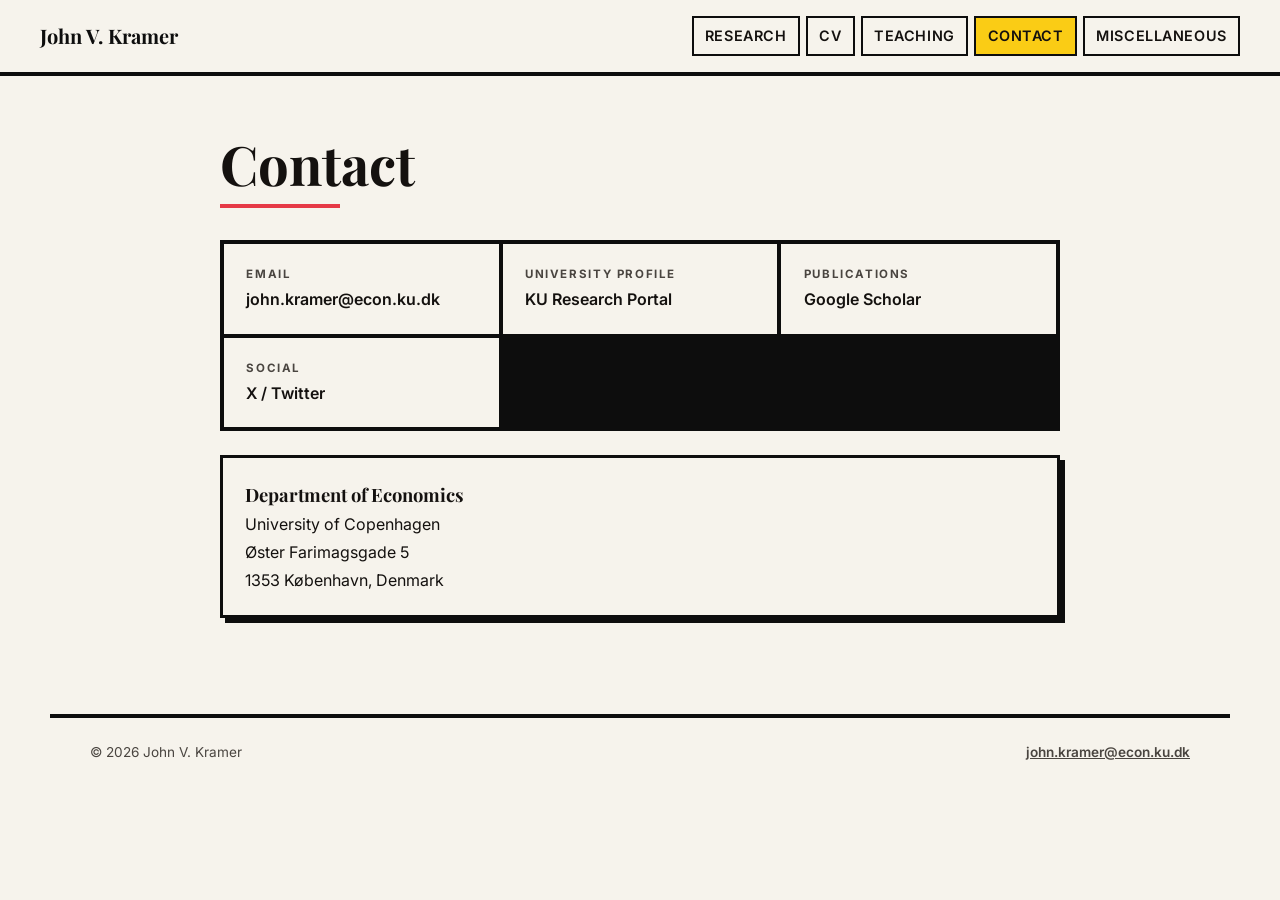
==== contact.html @ edbed47f "Merge pull request #14 from jvkramer/claude/funny-turing-4rCrG Redesign website with Mondrian-inspir" ====
<!DOCTYPE html>
<html lang="en">
<head>
  <meta charset="utf-8">
  <meta name="viewport" content="width=device-width, initial-scale=1">
  <title>Contact — John V. Kramer</title>
  <meta name="description" content="Contact details for John V. Kramer, Department of Economics, University of Copenhagen.">
  <script async src="https://www.googletagmanager.com/gtag/js?id=G-L3P6B0CP8H"></script>
  <script>
    window.dataLayer = window.dataLayer || [];
    function gtag(){dataLayer.push(arguments);}
    gtag('js', new Date());
    gtag('config', 'G-L3P6B0CP8H');
  </script>
  <link rel="preconnect" href="https://fonts.googleapis.com">
  <link rel="preconnect" href="https://fonts.gstatic.com" crossorigin>
  <link rel="stylesheet" href="https://fonts.googleapis.com/css2?family=Inter:wght@400;500;600;700;800&family=Playfair+Display:wght@500;600;700&display=swap">
  <link rel="stylesheet" href="assets/mondrian.css">
</head>
<body>
  <header class="site-header">
    <a class="site-brand" href="index.html">John V. Kramer</a>
    <nav class="site-nav">
      <a href="research.html">Research</a>
      <a href="CV_Kramer.pdf" target="_blank" rel="noopener">CV</a>
      <a href="teaching.html">Teaching</a>
      <a href="contact.html" aria-current="page">Contact</a>
      <a href="misc.html">Miscellaneous</a>
    </nav>
  </header>

  <main class="page">
    <h1 class="page-title">Contact</h1>

    <div class="contact-grid">
      <a class="contact-card" href="mailto:john.kramer@econ.ku.dk">
        <div class="label">Email</div>
        <div class="value">john.kramer@econ.ku.dk</div>
      </a>
      <a class="contact-card" href="https://researchprofiles.ku.dk/en/persons/john-vincent-kramer/" target="_blank" rel="noopener">
        <div class="label">University profile</div>
        <div class="value">KU Research Portal</div>
      </a>
      <a class="contact-card" href="https://scholar.google.com/citations?user=AmUucpMAAAAJ" target="_blank" rel="noopener">
        <div class="label">Publications</div>
        <div class="value">Google Scholar</div>
      </a>
      <a class="contact-card" href="https://x.com/jvkramer1" target="_blank" rel="noopener">
        <div class="label">Social</div>
        <div class="value">X / Twitter</div>
      </a>
    </div>

    <div class="address-block">
      <p style="font-weight:700;font-family:var(--font-display);font-size:1.15rem;">Department of Economics</p>
      <p>University of Copenhagen</p>
      <p>&Oslash;ster Farimagsgade 5</p>
      <p>1353 K&oslash;benhavn, Denmark</p>
    </div>
  </main>

  <footer class="site-footer">
    <span>&copy; <span id="yr"></span> John V. Kramer</span>
    <span><a href="mailto:john.kramer@econ.ku.dk">john.kramer@econ.ku.dk</a></span>
  </footer>
  <script>document.getElementById('yr').textContent = new Date().getFullYear();</script>
</body>
</html>
---- assets/mondrian.css ----
/* ==========================================================================
   Mondrian theme for John V. Kramer
   De Stijl grid — adapted from the Mondrian design system in
   github.com/jpgsantos/jpgsantos.github.io (palette, rules, primary blocks).
   Self-contained: no build step required.
   ========================================================================== */

:root {
  --ink: #0d0d0d;
  --paper: #f6f3ec;
  --paper-soft: #ece7da;
  --text: #14110f;
  --text-soft: #4a4540;
  --red: #e63946;
  --blue: #1d4ed8;
  --yellow: #facc15;
  --rule: 4px;
  --font-sans: "Inter", "Segoe UI", system-ui, sans-serif;
  --font-display: "Playfair Display", Georgia, serif;
  --maxw: 1180px;
}

* { box-sizing: border-box; }

html { -webkit-text-size-adjust: 100%; }

body {
  margin: 0;
  background: var(--paper);
  color: var(--text);
  font-family: var(--font-sans);
  line-height: 1.6;
  -webkit-font-smoothing: antialiased;
}

a { color: inherit; }

.eyebrow {
  font-size: 0.72rem;
  font-weight: 700;
  letter-spacing: 0.18em;
  text-transform: uppercase;
  color: var(--text-soft);
  margin: 0 0 0.6rem;
}

/* ---- Site header bar (used on subpages) ---------------------------------- */
.site-header {
  display: flex;
  align-items: center;
  justify-content: space-between;
  flex-wrap: wrap;
  gap: 0.75rem 1.5rem;
  padding: 1rem clamp(1rem, 4vw, 2.5rem);
  background: var(--paper);
  border-bottom: var(--rule) solid var(--ink);
}
.site-brand {
  font-family: var(--font-display);
  font-weight: 700;
  font-size: 1.25rem;
  text-decoration: none;
  color: var(--ink);
}
.site-nav {
  display: flex;
  flex-wrap: wrap;
  gap: 0.4rem;
}
.site-nav a {
  text-decoration: none;
  font-weight: 600;
  font-size: 0.9rem;
  letter-spacing: 0.04em;
  text-transform: uppercase;
  padding: 0.4rem 0.7rem;
  border: 2px solid var(--ink);
  background: var(--paper);
  transition: background 0.15s ease, color 0.15s ease;
}
.site-nav a:hover { background: var(--ink); color: var(--paper); }
.site-nav a[aria-current="page"] { background: var(--yellow); }

/* ==========================================================================
   Landing grid
   ========================================================================== */
.home {
  max-width: var(--maxw);
  margin: 0 auto;
  padding: clamp(1rem, 4vw, 2.5rem);
}

.home-grid {
  display: grid;
  gap: var(--rule);
  background: var(--ink);
  border: var(--rule) solid var(--ink);
  grid-template-columns: repeat(5, 1fr);
  grid-auto-rows: minmax(72px, auto);
  grid-template-areas:
    "name     name     name     red      photo"
    "name     name     name     yellow   photo"
    "research research cv       teaching contact"
    "research research blue     teaching contact"
    "misc     misc     misc     misc     extra";
}

.tile {
  background: var(--paper);
  padding: clamp(1.1rem, 2.2vw, 1.9rem);
  display: flex;
  flex-direction: column;
  justify-content: center;
  min-width: 0;
}

/* Name / intro */
.tile--name { grid-area: name; gap: 0.4rem; }
.tile--name h1 {
  font-family: var(--font-display);
  font-weight: 700;
  font-size: clamp(2.4rem, 1.6rem + 3.8vw, 4.2rem);
  line-height: 1.02;
  margin: 0.2rem 0 0.6rem;
}
.tile--name p.lede {
  margin: 0;
  font-size: clamp(1rem, 0.96rem + 0.3vw, 1.15rem);
  color: var(--text-soft);
  max-width: 46ch;
}

/* Photo */
.tile--photo {
  grid-area: photo;
  background: var(--paper-soft);
  padding: 0;
  overflow: hidden;
}
.tile--photo img { width: 100%; height: 100%; object-fit: cover; display: block; }
.tile--photo .photo-placeholder {
  display: flex;
  align-items: center;
  justify-content: center;
  width: 100%;
  height: 100%;
  min-height: 180px;
  font-family: var(--font-display);
  font-weight: 700;
  font-size: clamp(2rem, 5vw, 3.4rem);
  color: var(--text-soft);
  letter-spacing: 0.05em;
}

/* Decorative primary blocks */
.tile--red    { grid-area: red;    background: var(--red); }
.tile--yellow { grid-area: yellow; background: var(--yellow); }
.tile--blue   { grid-area: blue;   background: var(--blue); }

/* Navigation tiles */
.nav-tile {
  text-decoration: none;
  color: inherit;
  position: relative;
  transition: transform 0.12s ease, box-shadow 0.12s ease, background 0.15s ease;
}
.nav-tile .nav-label {
  font-family: var(--font-display);
  font-weight: 700;
  line-height: 1.05;
}
.nav-tile .nav-sub {
  font-size: 0.85rem;
  color: var(--text-soft);
  margin-top: 0.35rem;
}
.nav-tile .arrow { font-weight: 700; font-size: 1.4rem; line-height: 1; }
.nav-tile:hover { transform: translate(-3px, -3px); box-shadow: 6px 6px 0 var(--ink); z-index: 2; }
.nav-tile:focus-visible { outline: 4px solid var(--blue); outline-offset: -4px; }

/* Research = primary, dominant */
.tile--research {
  grid-area: research;
  background: var(--blue);
  color: #fff;
  gap: 0.5rem;
}
.tile--research .eyebrow { color: rgba(255, 255, 255, 0.8); }
.tile--research .nav-label { font-size: clamp(2.2rem, 1.4rem + 3.2vw, 3.6rem); }
.tile--research .nav-sub { color: rgba(255, 255, 255, 0.85); }
.tile--research:hover { box-shadow: 6px 6px 0 var(--ink); }

.tile--cv       { grid-area: cv; }
.tile--teaching { grid-area: teaching; }
.tile--contact  { grid-area: contact; background: var(--red); color: #fff; }
.tile--contact .nav-sub { color: rgba(255, 255, 255, 0.85); }

.tile--cv .nav-label,
.tile--teaching .nav-label,
.tile--contact .nav-label { font-size: clamp(1.4rem, 1rem + 1.4vw, 1.9rem); }

/* Miscellaneous = wide bottom strip */
.tile--misc {
  grid-area: misc;
  flex-direction: row;
  align-items: center;
  justify-content: space-between;
  gap: 1rem;
  background: var(--yellow);
}
.tile--misc .nav-label { font-size: clamp(1.4rem, 1rem + 1.4vw, 1.9rem); }
.tile--misc .nav-sub { margin-top: 0; }
.tile--extra { grid-area: extra; background: var(--blue); }

/* ==========================================================================
   Content pages (Research, Teaching, Contact)
   ========================================================================== */
.page {
  max-width: 920px;
  margin: 0 auto;
  padding: clamp(1.5rem, 5vw, 3.5rem) clamp(1rem, 4vw, 2.5rem) 4rem;
}
.page-title {
  font-family: var(--font-display);
  font-weight: 700;
  font-size: clamp(2.2rem, 1.5rem + 3vw, 3.4rem);
  line-height: 1.05;
  margin: 0.2rem 0 2rem;
  position: relative;
  padding-bottom: 1rem;
}
.page-title::after {
  content: "";
  position: absolute;
  left: 0;
  bottom: 0;
  width: 120px;
  height: var(--rule);
  background: var(--red);
}

.section { margin-bottom: 3rem; }
.section > h2 {
  font-family: var(--font-display);
  font-size: 1.6rem;
  font-weight: 700;
  margin: 0 0 1.2rem;
  padding-left: 0.85rem;
  border-left: var(--rule) solid var(--blue);
}

/* Publication / paper cards */
.paper {
  border: 3px solid var(--ink);
  background: var(--paper);
  padding: 1.2rem 1.4rem;
  margin-bottom: 1.1rem;
  box-shadow: 5px 5px 0 var(--ink);
}
.paper h3 {
  font-family: var(--font-display);
  font-size: 1.2rem;
  margin: 0 0 0.4rem;
  line-height: 1.25;
}
.paper .authors { color: var(--text-soft); margin: 0 0 0.5rem; font-size: 0.95rem; }
.paper .venue { font-weight: 600; }
.paper .venue em { font-style: italic; }
.paper .paper-links { margin-top: 0.7rem; display: flex; flex-wrap: wrap; gap: 0.5rem; }
.paper .paper-links a {
  text-decoration: none;
  font-size: 0.82rem;
  font-weight: 700;
  letter-spacing: 0.04em;
  text-transform: uppercase;
  padding: 0.35rem 0.7rem;
  border: 2px solid var(--ink);
  background: var(--paper);
  transition: background 0.15s ease, color 0.15s ease;
}
.paper .paper-links a:hover { background: var(--ink); color: var(--paper); }
.paper .tag {
  display: inline-block;
  font-size: 0.7rem;
  font-weight: 700;
  letter-spacing: 0.08em;
  text-transform: uppercase;
  padding: 0.15rem 0.5rem;
  margin-left: 0.4rem;
  background: var(--yellow);
  vertical-align: middle;
}

/* Generic content rows (teaching, contact) */
.entry { margin-bottom: 1.4rem; }
.entry .when {
  font-size: 0.78rem;
  font-weight: 700;
  letter-spacing: 0.06em;
  text-transform: uppercase;
  color: var(--text-soft);
}
.entry .what { font-size: 1.05rem; font-weight: 600; margin: 0.1rem 0; }
.entry .detail { color: var(--text-soft); margin: 0; }

.contact-grid {
  display: grid;
  grid-template-columns: repeat(auto-fit, minmax(220px, 1fr));
  gap: var(--rule);
  background: var(--ink);
  border: var(--rule) solid var(--ink);
}
.contact-card {
  background: var(--paper);
  padding: 1.3rem 1.4rem;
  text-decoration: none;
  color: inherit;
  transition: background 0.15s ease, color 0.15s ease;
}
.contact-card:hover { background: var(--ink); color: var(--paper); }
.contact-card .label {
  font-size: 0.72rem;
  font-weight: 700;
  letter-spacing: 0.14em;
  text-transform: uppercase;
  color: var(--text-soft);
}
.contact-card:hover .label { color: var(--paper); }
.contact-card .value { font-weight: 600; margin-top: 0.25rem; word-break: break-word; }

.address-block {
  border: 3px solid var(--ink);
  box-shadow: 5px 5px 0 var(--ink);
  padding: 1.2rem 1.4rem;
  margin-top: 1.5rem;
  background: var(--paper);
}
.address-block p { margin: 0.15rem 0; }

/* ---- Footer -------------------------------------------------------------- */
.site-footer {
  border-top: var(--rule) solid var(--ink);
  padding: 1.5rem clamp(1rem, 4vw, 2.5rem);
  display: flex;
  flex-wrap: wrap;
  gap: 0.5rem 1.5rem;
  align-items: center;
  justify-content: space-between;
  font-size: 0.85rem;
  color: var(--text-soft);
  max-width: var(--maxw);
  margin: 2rem auto 0;
}
.site-footer a { font-weight: 600; }

/* ==========================================================================
   Responsive
   ========================================================================== */
@media (max-width: 820px) {
  .home-grid {
    grid-template-columns: repeat(2, 1fr);
    grid-template-areas:
      "name     name"
      "photo    photo"
      "red      yellow"
      "research research"
      "cv       teaching"
      "contact  blue"
      "misc     misc"
      "extra    extra";
  }
  .tile--photo .photo-placeholder { min-height: 220px; }
  .tile--red, .tile--yellow, .tile--blue, .tile--extra { min-height: 56px; }
}

@media (max-width: 480px) {
  .home-grid {
    grid-template-columns: 1fr 1fr;
    grid-template-areas:
      "name     name"
      "photo    photo"
      "red      yellow"
      "research research"
      "cv       cv"
      "teaching teaching"
      "contact  contact"
      "misc     misc"
      "blue     blue"
      "extra    extra";
  }
}

@media (prefers-reduced-motion: reduce) {
  .nav-tile, .nav-tile:hover { transform: none; transition: none; }
}
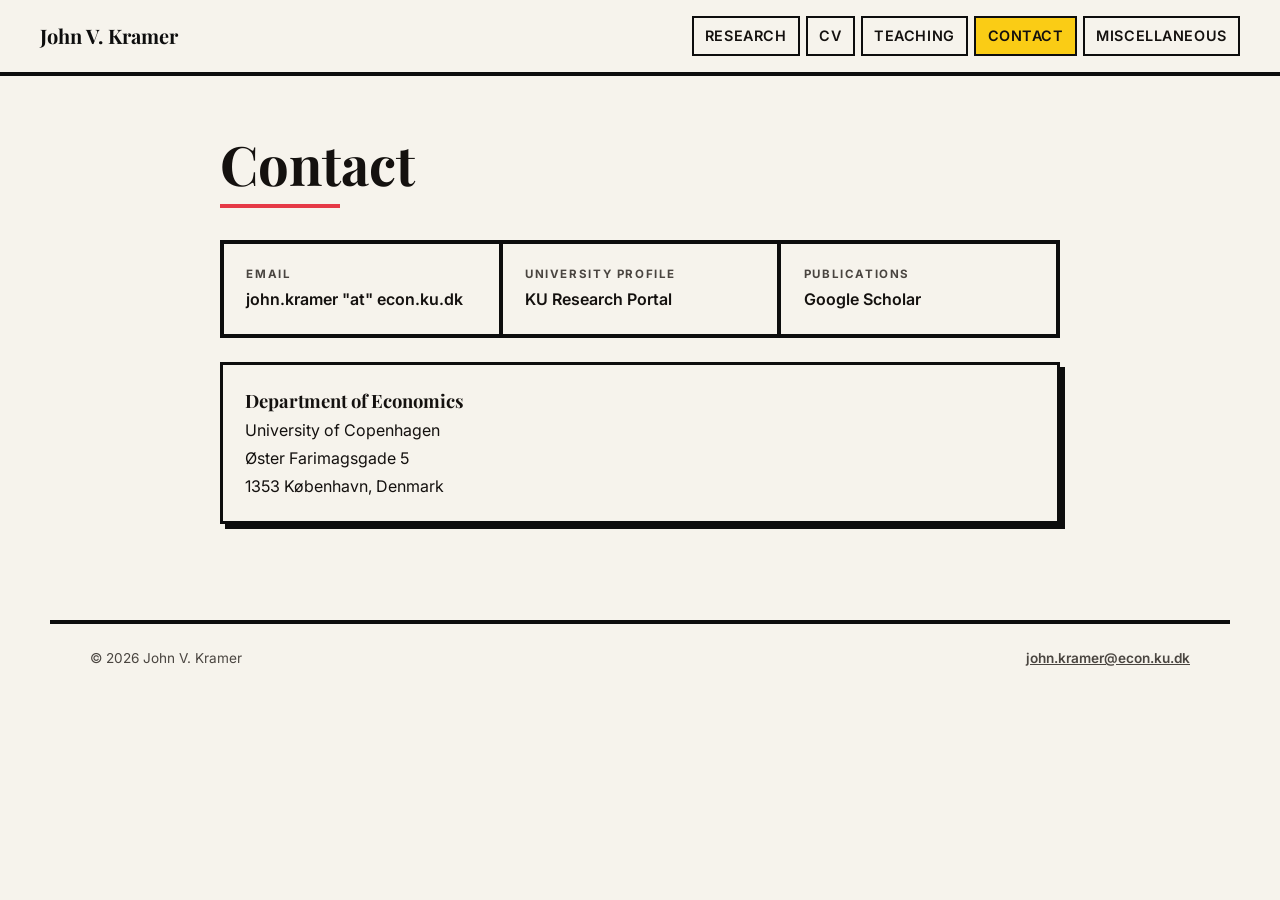
==== commit 0670217c: "Obfuscate contact email and drop Twitter card - Show email as plain, non-linked text (john.kramer "a" ====
--- a/contact.html
+++ b/contact.html
@@ -33,10 +33,10 @@
     <h1 class="page-title">Contact</h1>
 
     <div class="contact-grid">
-      <a class="contact-card" href="mailto:john.kramer@econ.ku.dk">
+      <div class="contact-card contact-card--static">
         <div class="label">Email</div>
-        <div class="value">john.kramer@econ.ku.dk</div>
-      </a>
+        <div class="value">john.kramer "at" econ.ku.dk</div>
+      </div>
       <a class="contact-card" href="https://researchprofiles.ku.dk/en/persons/john-vincent-kramer/" target="_blank" rel="noopener">
         <div class="label">University profile</div>
         <div class="value">KU Research Portal</div>
@@ -44,10 +44,6 @@
       <a class="contact-card" href="https://scholar.google.com/citations?user=AmUucpMAAAAJ" target="_blank" rel="noopener">
         <div class="label">Publications</div>
         <div class="value">Google Scholar</div>
-      </a>
-      <a class="contact-card" href="https://x.com/jvkramer1" target="_blank" rel="noopener">
-        <div class="label">Social</div>
-        <div class="value">X / Twitter</div>
       </a>
     </div>
 
--- a/assets/mondrian.css
+++ b/assets/mondrian.css
@@ -115,7 +115,7 @@
 }
 
 /* Name / intro */
-.tile--name { grid-area: name; gap: 0.4rem; }
+.tile--name { grid-area: name; gap: 0.4rem; justify-content: flex-start; }
 .tile--name h1 {
   font-family: var(--font-display);
   font-weight: 700;
@@ -129,6 +129,18 @@
   color: var(--text-soft);
   max-width: 46ch;
 }
+.tile--name .bio { margin: 0; }
+.tile--name .bio p {
+  margin: 0 0 0.55rem;
+  font-size: 0.86rem;
+  line-height: 1.5;
+  color: var(--text-soft);
+  max-width: none;
+  text-align: justify;
+  hyphens: auto;
+  -webkit-hyphens: auto;
+}
+.tile--name .bio p:last-child { margin-bottom: 0; }
 
 /* Photo */
 .tile--photo {
@@ -137,7 +149,7 @@
   padding: 0;
   overflow: hidden;
 }
-.tile--photo img { width: 100%; height: 100%; object-fit: cover; display: block; }
+.tile--photo img { width: 100%; height: 100%; object-fit: cover; object-position: 50% 28%; display: block; }
 .tile--photo .photo-placeholder {
   display: flex;
   align-items: center;
@@ -253,27 +265,27 @@
 .paper {
   border: 3px solid var(--ink);
   background: var(--paper);
-  padding: 1.2rem 1.4rem;
-  margin-bottom: 1.1rem;
+  padding: 0.95rem 1.15rem;
+  margin-bottom: 0.8rem;
   box-shadow: 5px 5px 0 var(--ink);
 }
 .paper h3 {
   font-family: var(--font-display);
-  font-size: 1.2rem;
-  margin: 0 0 0.4rem;
-  line-height: 1.25;
-}
-.paper .authors { color: var(--text-soft); margin: 0 0 0.5rem; font-size: 0.95rem; }
-.paper .venue { font-weight: 600; }
+  font-size: 1.12rem;
+  margin: 0 0 0.15rem;
+  line-height: 1.22;
+}
+.paper .authors { color: var(--text-soft); margin: 0; font-size: 0.9rem; }
+.paper .venue { font-weight: 600; margin: 0.05rem 0 0; font-size: 0.9rem; }
 .paper .venue em { font-style: italic; }
-.paper .paper-links { margin-top: 0.7rem; display: flex; flex-wrap: wrap; gap: 0.5rem; }
+.paper .paper-links { margin-top: 0.55rem; display: flex; flex-wrap: wrap; align-items: flex-start; gap: 0.4rem; }
 .paper .paper-links a {
   text-decoration: none;
-  font-size: 0.82rem;
-  font-weight: 700;
-  letter-spacing: 0.04em;
-  text-transform: uppercase;
-  padding: 0.35rem 0.7rem;
+  font-size: 0.72rem;
+  font-weight: 700;
+  letter-spacing: 0.03em;
+  text-transform: uppercase;
+  padding: 0.22rem 0.5rem;
   border: 2px solid var(--ink);
   background: var(--paper);
   transition: background 0.15s ease, color 0.15s ease;
@@ -290,6 +302,42 @@
   background: var(--yellow);
   vertical-align: middle;
 }
+.paper .authors a { color: var(--blue); text-decoration: none; border-bottom: 1px solid currentColor; }
+.paper .authors a:hover { background: var(--blue); color: #fff; border-bottom-color: transparent; }
+
+/* Expandable abstract — inline button in the links row, leftmost */
+.abstract-toggle { margin: 0; }
+.abstract-toggle[open] { flex-basis: 100%; }
+.abstract-toggle > summary {
+  cursor: pointer;
+  list-style: none;
+  display: inline-flex;
+  align-items: center;
+  gap: 0.35rem;
+  font-size: 0.72rem;
+  font-weight: 700;
+  letter-spacing: 0.03em;
+  text-transform: uppercase;
+  padding: 0.22rem 0.5rem;
+  border: 2px solid var(--ink);
+  background: var(--paper);
+  transition: background 0.15s ease, color 0.15s ease;
+  width: max-content;
+}
+.abstract-toggle > summary::-webkit-details-marker { display: none; }
+.abstract-toggle > summary::after { content: "+"; font-size: 0.9rem; line-height: 1; }
+.abstract-toggle[open] > summary::after { content: "\2013"; }
+.abstract-toggle > summary:hover { background: var(--ink); color: var(--paper); }
+.abstract-toggle .abstract {
+  margin-top: 0.55rem;
+  padding: 0.8rem 1rem;
+  background: var(--paper-soft);
+  border-left: var(--rule) solid var(--yellow);
+  font-size: 0.9rem;
+  line-height: 1.5;
+  color: var(--text);
+}
+.abstract-toggle .abstract p { margin: 0; text-align: justify; hyphens: auto; -webkit-hyphens: auto; }
 
 /* Generic content rows (teaching, contact) */
 .entry { margin-bottom: 1.4rem; }
@@ -318,6 +366,9 @@
   transition: background 0.15s ease, color 0.15s ease;
 }
 .contact-card:hover { background: var(--ink); color: var(--paper); }
+.contact-card--static { cursor: default; }
+.contact-card--static:hover { background: var(--paper); color: inherit; }
+.contact-card--static:hover .label { color: var(--text-soft); }
 .contact-card .label {
   font-size: 0.72rem;
   font-weight: 700;
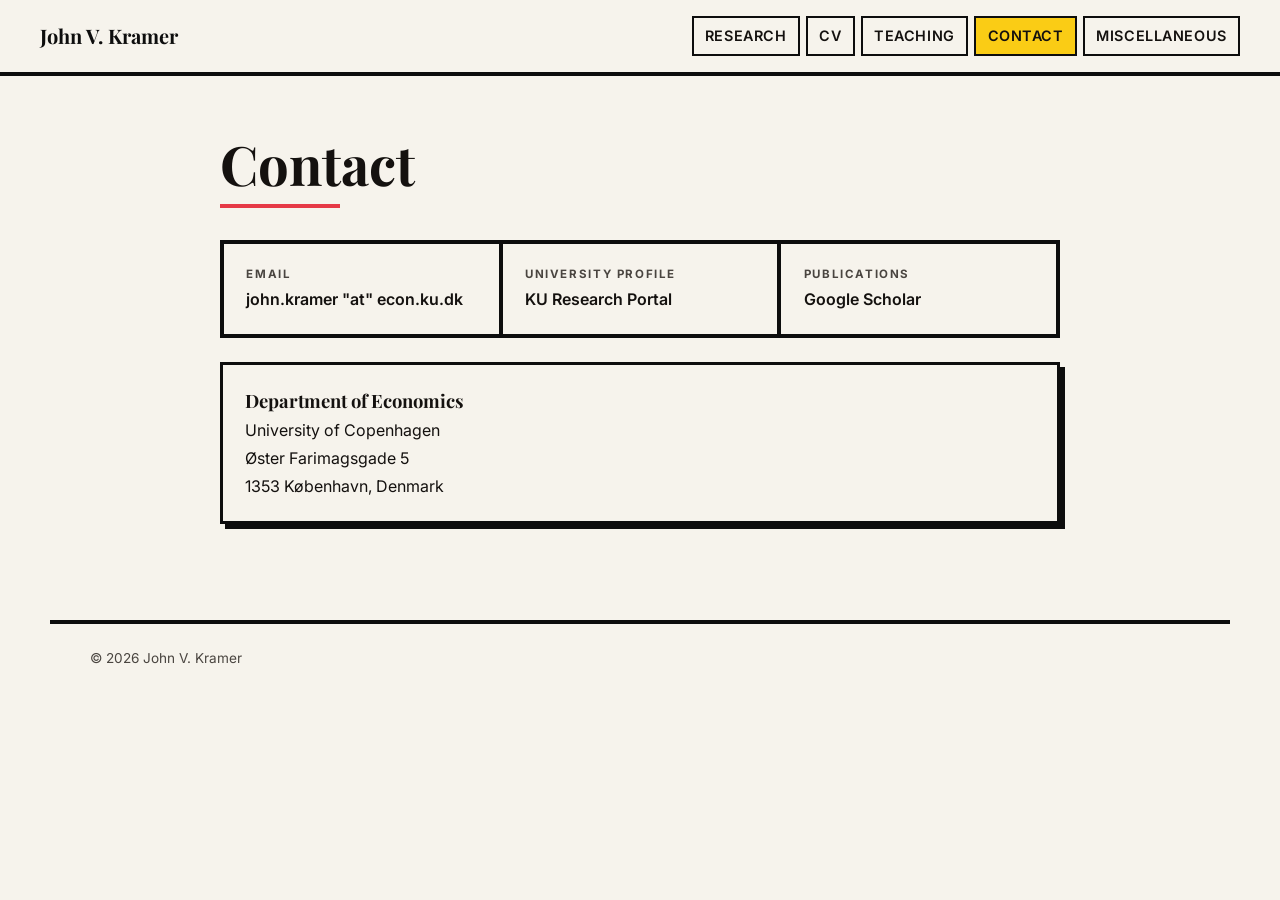
==== commit 4aa5b5a7: "Remove footer email link from all pages Drop the mailto link in the bottom-right footer across every" ====
--- a/contact.html
+++ b/contact.html
@@ -57,7 +57,6 @@
 
   <footer class="site-footer">
     <span>&copy; <span id="yr"></span> John V. Kramer</span>
-    <span><a href="mailto:john.kramer@econ.ku.dk">john.kramer@econ.ku.dk</a></span>
   </footer>
   <script>document.getElementById('yr').textContent = new Date().getFullYear();</script>
 </body>
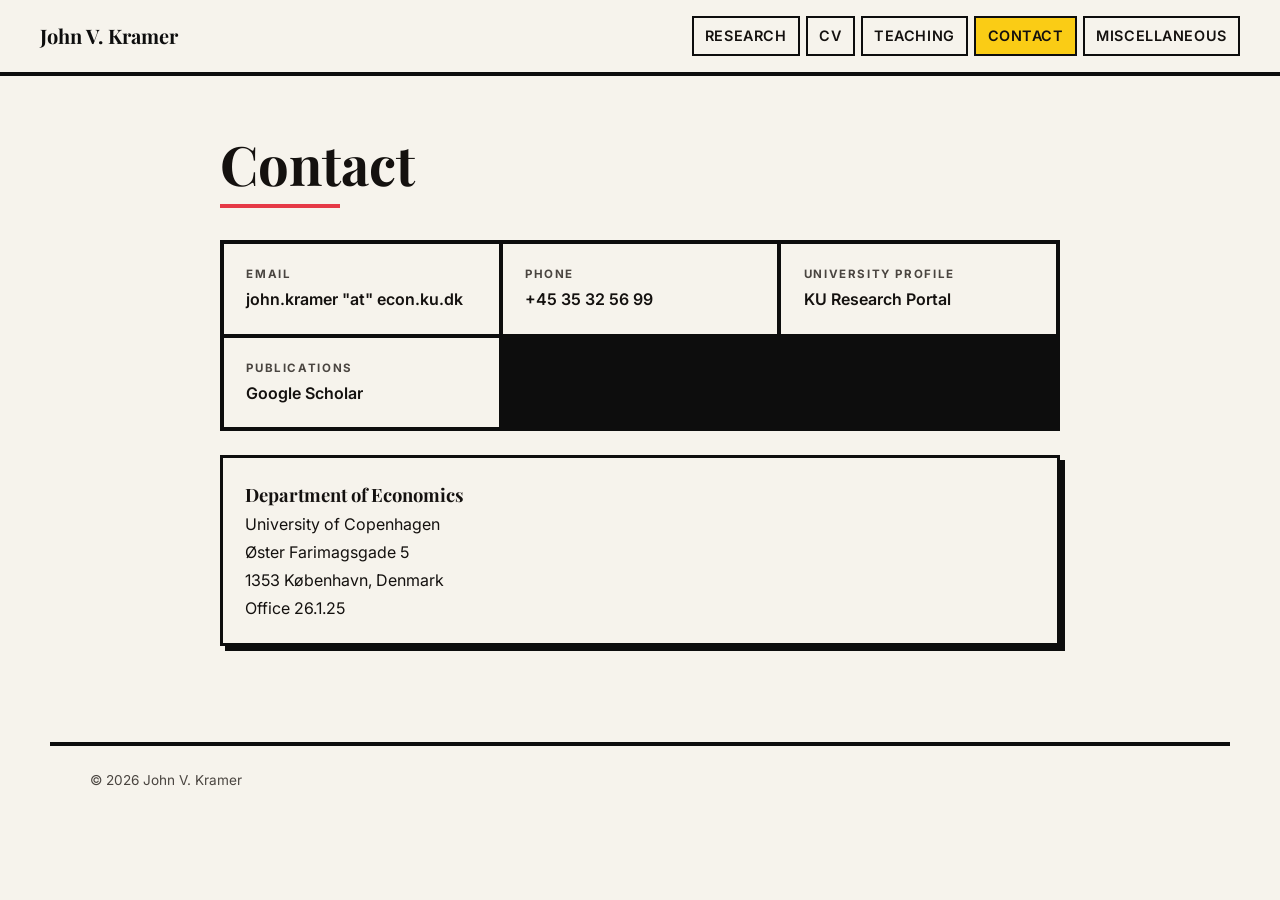
==== commit 36830984: "Add phone/office to contact; supervision guidance on teaching page - Contact: add Phone (+45 35 32 5" ====
--- a/contact.html
+++ b/contact.html
@@ -37,6 +37,10 @@
         <div class="label">Email</div>
         <div class="value">john.kramer "at" econ.ku.dk</div>
       </div>
+      <div class="contact-card contact-card--static">
+        <div class="label">Phone</div>
+        <div class="value">+45 35 32 56 99</div>
+      </div>
       <a class="contact-card" href="https://researchprofiles.ku.dk/en/persons/john-vincent-kramer/" target="_blank" rel="noopener">
         <div class="label">University profile</div>
         <div class="value">KU Research Portal</div>
@@ -52,6 +56,7 @@
       <p>University of Copenhagen</p>
       <p>&Oslash;ster Farimagsgade 5</p>
       <p>1353 K&oslash;benhavn, Denmark</p>
+      <p>Office 26.1.25</p>
     </div>
   </main>
 
